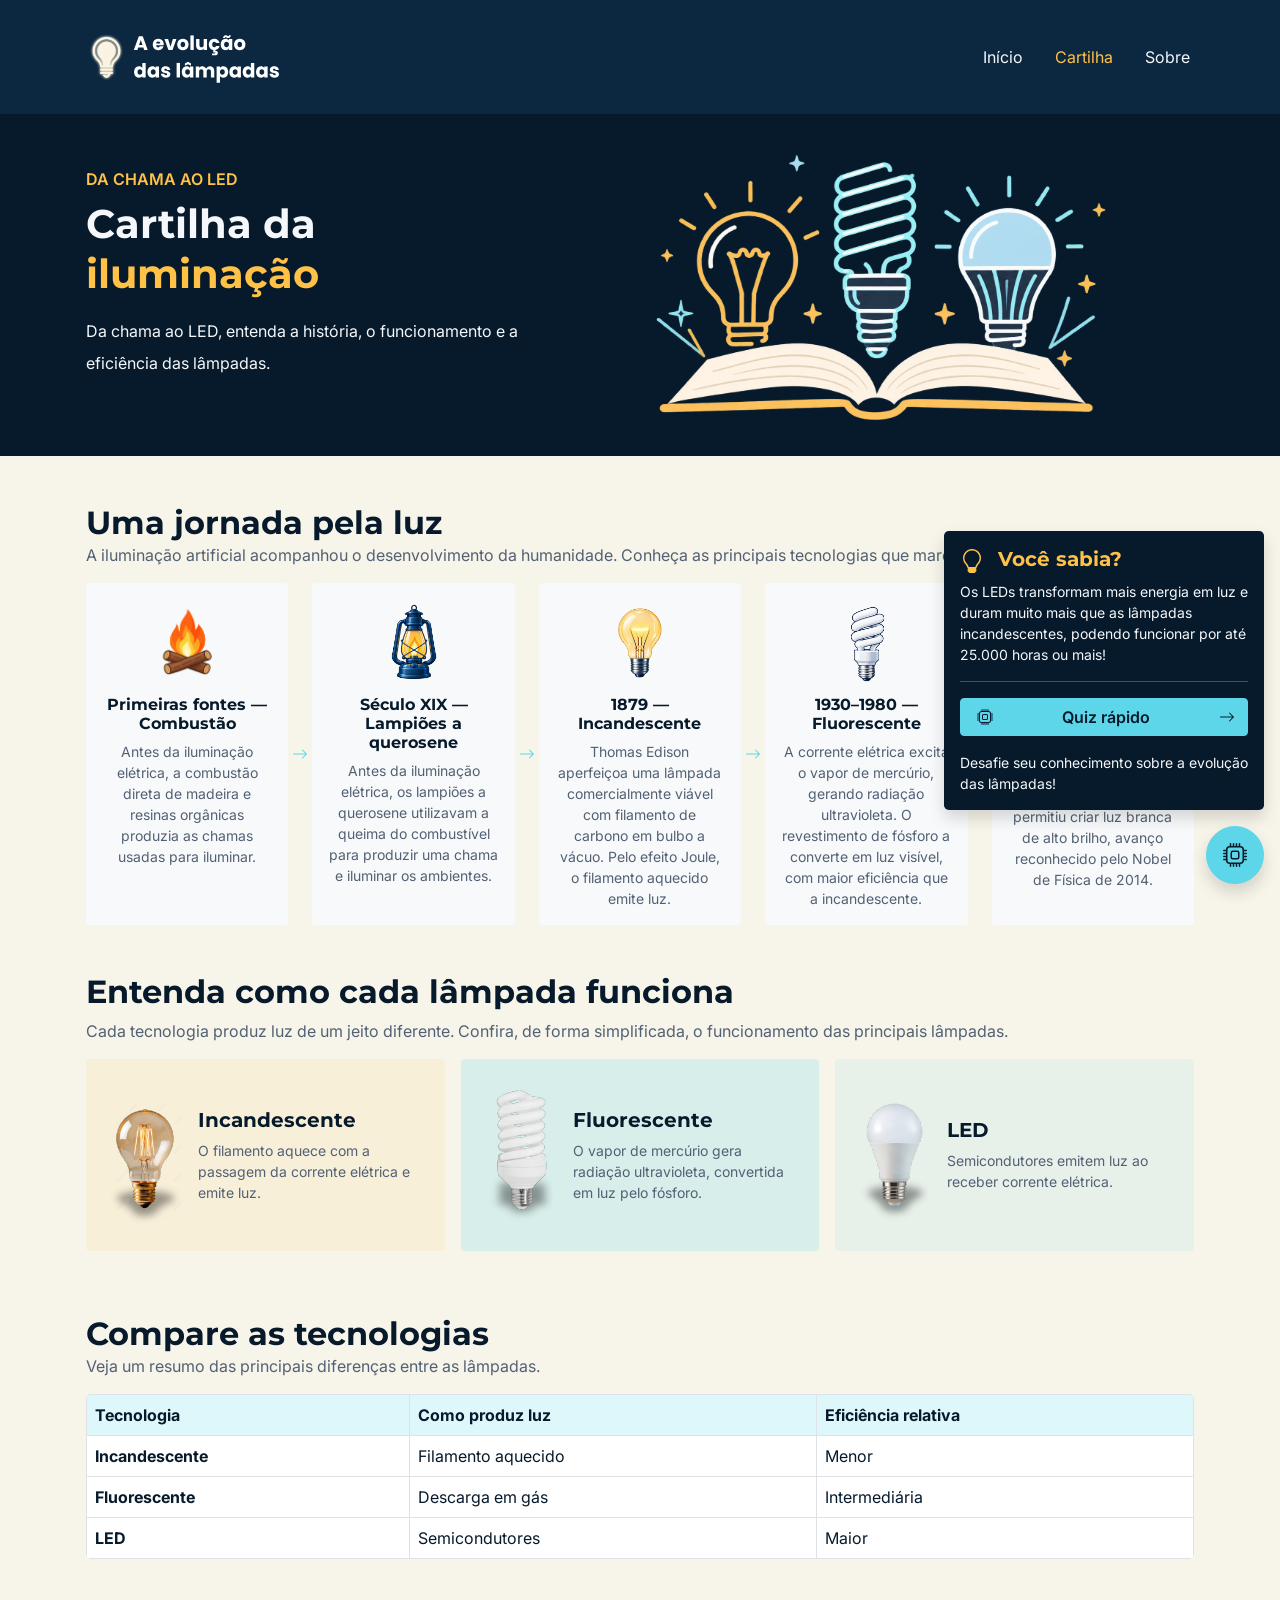
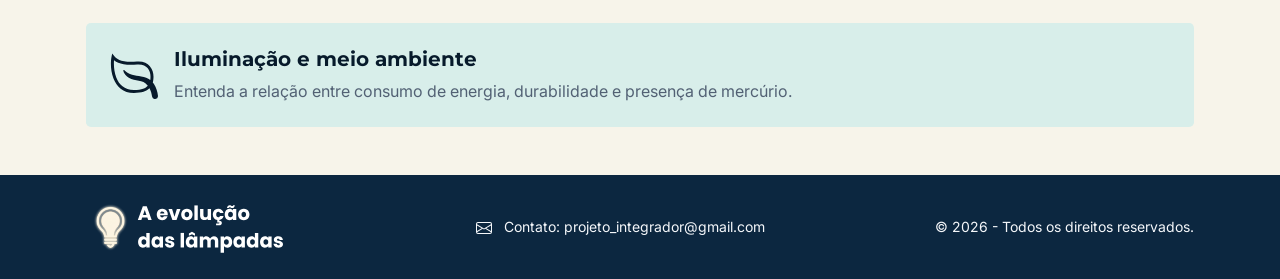
==== cartilha.html @ 09c24e11 "Adicionando a pagina de cartilha e ajustando os estilos e links do site." ====
<!doctype html>
<html lang="pt-BR">
  <head>
    <meta charset="UTF-8" />
    <meta name="viewport" content="width=device-width, initial-scale=1" />
    <link rel="stylesheet" href="css/bootstrap.min.css" />
    <link rel="stylesheet" href="css/style.css" />
    <link rel="preconnect" href="https://fonts.googleapis.com" />
    <link rel="preconnect" href="https://fonts.gstatic.com" crossorigin />
    <link
      href="https://fonts.googleapis.com/css2?family=Inter:wght@400;600;700&family=Montserrat:wght@700&display=swap"
      rel="stylesheet" />
    <link rel="icon" href="img/logo-icon.svg" type="image/svg+xml" />
    <title>Cartilha | Evolução das lâmpadas</title>
  </head>

  <body>
    <header>
      <nav class="navbar navbar-expand-md navbar-dark bg-azul-escuro py-3">
        <div class="container">
          <img
            src="img/evolucao-lampada-logo.svg"
            alt="Evolução das lâmpadas"
            class="navbar-brand img-fluid"
            width="220" />

          <button
            class="navbar-toggler"
            type="button"
            data-bs-toggle="collapse"
            data-bs-target="#menuPrincipal"
            aria-controls="menuPrincipal"
            aria-expanded="false"
            aria-label="Abrir ou fechar o menu">
            <span class="navbar-toggler-icon"></span>
          </button>

          <div class="collapse navbar-collapse" id="menuPrincipal">
            <ul class="navbar-nav ms-auto gap-md-3">
              <li class="nav-item">
                <a class="nav-link" href="index.html">Início</a>
              </li>

              <li class="nav-item">
                <a class="nav-link active" href="cartilha.html" aria-current="page">Cartilha</a>
              </li>

              <li class="nav-item">
                <a class="nav-link" href="index.html#sobre">Sobre</a>
              </li>
            </ul>
          </div>
        </div>
      </nav>
    </header>

    <main id="inicio">
      <section class="bg-azul-marinho text-branco-suave py-5 py-md-2" aria-labelledby="titulo-principal">
        <div class="container px-4 px-md-3">
          <div class="row align-items-center gx-3">
            <div class="col-lg-5">
              <div>
                <p class="text-amarelo-luz text-uppercase texto-seminegrito mb-2">Da chama ao LED</p>

                <h1 id="titulo-principal" class="lh-sm mb-3 fw-bold">
                  Cartilha da <br />
                  <span class="text-amarelo-luz">iluminação</span>
                </h1>

                <p class="lh-lg mb-4">
                  Da chama ao LED, entenda a história, o funcionamento e a eficiência das lâmpadas.
                </p>
              </div>
            </div>

            <div class="col-lg-7 d-none d-md-block mt-md-4 mt-lg-0">
              <img
                src="img/cartilha-livro-lampadas.svg"
                alt="Livro aberto com lâmpadas incandescente, fluorescente e LED."
                class="img-fluid d-block mx-auto"
                width="500"
                height="500" />
            </div>
          </div>
        </div>
      </section>

      <section id="historia" class="py-4 py-lg-5" aria-labelledby="titulo-historia">
        <div class="container px-4 px-md-3">
          <div class="row gx-3">
            <div class="col-12">
              <div class="mb-3">
                <h2 id="titulo-historia" class="text-azul-marinho fw-bold mb-0">Uma jornada pela luz</h2>
                <p class="mb-0">
                  A iluminação artificial acompanhou o desenvolvimento da humanidade. Conheça as principais tecnologias
                  que marcaram essa trajetória.
                </p>
              </div>

              <ol class="sequencia-historia row row-cols-1 row-cols-sm-2 row-cols-lg-5 g-3 gx-lg-4 list-unstyled mb-0">
                <li class="col">
                  <div class="card h-100 border-0 bg-light text-center">
                    <div class="card-body p-3">
                      <img
                        src="img/fogueira-icon.png"
                        alt=""
                        width="80"
                        height="88"
                        class="imagem-cartilha" />

                      <h3 class="card-title fs-6 text-azul-marinho mt-2 fw-bold">Primeiras fontes — Combustão</h3>

                      <p class="card-text small mb-0">
                        Antes da iluminação elétrica, a combustão direta de madeira e resinas orgânicas produzia as
                        chamas usadas para iluminar.
                      </p>
                    </div>
                  </div>
                </li>

                <li class="col">
                  <div class="card h-100 border-0 bg-light text-center">
                    <div class="card-body p-3">
                      <img
                        src="img/lampiao-icon.png"
                        alt=""
                        width="80"
                        height="88"
                        class="imagem-cartilha" />

                      <h3 class="card-title fs-6 text-azul-marinho mt-2 fw-bold">Século XIX — Lampiões a querosene</h3>

                      <p class="card-text small mb-0">
                        Antes da iluminação elétrica, os lampiões a querosene utilizavam a queima do combustível para
                        produzir uma chama e iluminar os ambientes.
                      </p>
                    </div>
                  </div>
                </li>

                <li class="col">
                  <div class="card h-100 border-0 bg-light text-center">
                    <div class="card-body p-3">
                      <img
                        src="img/incandecente-icon.png"
                        alt=""
                        width="80"
                        height="88"
                        class="imagem-cartilha" />

                      <h3 class="card-title fs-6 text-azul-marinho mt-2 fw-bold">1879 — Incandescente</h3>

                      <p class="card-text small mb-0">
                        Thomas Edison aperfeiçoa uma lâmpada comercialmente viável com filamento de carbono em bulbo a
                        vácuo. Pelo efeito Joule, o filamento aquecido emite luz.
                      </p>
                    </div>
                  </div>
                </li>

                <li class="col">
                  <div class="card h-100 border-0 bg-light text-center">
                    <div class="card-body p-3">
                      <img
                        src="img/fluorescente-icon.png"
                        alt=""
                        width="80"
                        height="88"
                        class="imagem-cartilha" />

                      <h3 class="card-title fs-6 text-azul-marinho mt-2 fw-bold">1930–1980 — Fluorescente</h3>

                      <p class="card-text small mb-0">
                        A corrente elétrica excita o vapor de mercúrio, gerando radiação ultravioleta. O revestimento de
                        fósforo a converte em luz visível, com maior eficiência que a incandescente.
                      </p>
                    </div>
                  </div>
                </li>

                <li class="col">
                  <div class="card h-100 border-0 bg-light text-center">
                    <div class="card-body p-3">
                      <img
                        src="img/led-icon.png"
                        alt=""
                        width="80"
                        height="88"
                        class="imagem-cartilha" />

                      <h3 class="card-title fs-6 text-azul-marinho mt-2 fw-bold">A revolução do LED</h3>

                      <p class="card-text small mb-0">
                        Semicondutores emitem luz ao receber corrente elétrica, sem filamento ou gás. O LED azul
                        eficiente permitiu criar luz branca de alto brilho, avanço reconhecido pelo Nobel de Física de
                        2014.
                      </p>
                    </div>
                  </div>
                </li>
              </ol>
            </div>
          </div>
        </div>
      </section>

      <section id="funcionamento" class="pb-4 pb-lg-5" aria-labelledby="titulo-funcionamento">
        <div class="container px-4 px-md-3">
          <h2 id="titulo-funcionamento" class="text-azul-marinho fw-bold mb-2">Entenda como cada lâmpada funciona</h2>
          <p class="mb-3">Cada tecnologia produz luz de um jeito diferente. Confira, de forma simplificada, o funcionamento das principais lâmpadas.</p>
          <div class="row row-cols-1 row-cols-lg-3 g-3">
            <div class="col">
              <div class="card h-100 border-0 bg-amarelo-suave">
                <div class="card-body d-flex align-items-center gap-3 p-4">
                  <img src="img/incandecente-lamp.svg" alt="" width="72" height="144" class="flex-shrink-0 imagem-cartilha" />
                  <div>
                    <h3 class="fs-5 text-azul-marinho fw-bold">Incandescente</h3>
                    <p class="small mb-0">O filamento aquece com a passagem da corrente elétrica e emite luz.</p>
                  </div>
                </div>
              </div>
            </div>
            <div class="col">
              <div class="card h-100 border-0 bg-ciano-claro">
                <div class="card-body d-flex align-items-center gap-3 p-4">
                  <img src="img/fluorescente-lamp.svg" alt="" width="72" height="144" class="flex-shrink-0 imagem-cartilha" />
                  <div>
                    <h3 class="fs-5 text-azul-marinho fw-bold">Fluorescente</h3>
                    <p class="small mb-0">O vapor de mercúrio gera radiação ultravioleta, convertida em luz pelo fósforo.</p>
                  </div>
                </div>
              </div>
            </div>
            <div class="col">
              <div class="card h-100 border-0 bg-ciano-suave">
                <div class="card-body d-flex align-items-center gap-3 p-4">
                  <img src="img/led-lamp.svg" alt="" width="72" height="144" class="flex-shrink-0 imagem-cartilha" />
                  <div>
                    <h3 class="fs-5 text-azul-marinho fw-bold">LED</h3>
                    <p class="small mb-0">Semicondutores emitem luz ao receber corrente elétrica.</p>
                  </div>
                </div>
              </div>
            </div>
          </div>
        </div>
      </section>

      <section id="tabela" class="my-3 pb-4 pb-lg-5" aria-labelledby="titulo-tabela">
        <div class="container px-4 px-md-3">
          <div class="mb-3">
            <h2 id="titulo-tabela" class="text-azul-marinho fw-bold mb-0">Compare as tecnologias</h2>
            <p class="mb-0">
              Veja um resumo das principais diferenças entre as lâmpadas.
            </p>
          </div>

          <div class="table-responsive rounded-3">
            <table class="table table-bordered bg-white align-middle text-azul-marinho mb-0" aria-labelledby="titulo-tabela">
              <thead class="bg-ciano-claro">
                <tr>
                  <th scope="col">Tecnologia</th>
                  <th scope="col">Como produz luz</th>
                  <th scope="col">Eficiência relativa</th>
                </tr>
              </thead>
              <tbody>
                <tr>
                  <th scope="row">Incandescente</th>
                  <td>Filamento aquecido</td>
                  <td>Menor</td>
                </tr>
                <tr>
                  <th scope="row">Fluorescente</th>
                  <td>Descarga em gás</td>
                  <td>Intermediária</td>
                </tr>
                <tr>
                  <th scope="row">LED</th>
                  <td>Semicondutores</td>
                  <td>Maior</td>
                </tr>
              </tbody>
            </table>
          </div>
        </div>
      </section>
      <section id="meio-ambiente" class="pb-4 pb-lg-5" aria-labelledby="titulo-ambiente">
        <div class="container px-4 px-md-3">
          <div class="bg-ciano-claro rounded-3 p-4 d-flex align-items-center gap-3">
            <img src="bootstrap-icons-1.13.1/leaf.svg" alt="" width="48" height="48" class="flex-shrink-0 icone-azul-marinho" />
            <div>
              <h2 id="titulo-ambiente" class="fs-5 text-azul-marinho fw-bold mb-2">Iluminação e meio ambiente</h2>
              <p class="mb-0">Entenda a relação entre consumo de energia, durabilidade e presença de mercúrio.</p>
            </div>
          </div>
        </div>
      </section>
    </main>

    <footer class="bg-azul-escuro text-branco-suave pt-4 pb-3 py-md-3">
      <div class="container px-4 px-md-3">
        <div
          class="d-flex flex-column flex-lg-row align-items-center align-items-md-start align-items-lg-center gap-3 gap-lg-4 text-center text-md-start">
          <a href="#inicio" aria-label="Voltar ao início">
            <img src="img/evolucao-lampada-logo.svg" alt="Evolução das lâmpadas" class="img-fluid" width="220" />
          </a>

          <address class="small mb-0 flex-grow-1 text-center align-self-center">
            <a href="mailto:projeto_integrador@gmail.com" class="text-branco-suave text-decoration-none text-break">
              <img
                src="bootstrap-icons-1.13.1/envelope.svg"
                alt=""
                width="16"
                height="16"
                class="flex-shrink-0 me-2 icone-branco-suave" />
              Contato: projeto_integrador@gmail.com
            </a>
          </address>

          <div class="mt-4 mt-md-0 align-self-center align-self-lg-center ms-lg-auto text-start">
            <p class="small mb-0">&copy; 2026 - Todos os direitos reservados.</p>
          </div>
        </div>
      </div>
    </footer>

    <aside class="quiz-flutuante position-fixed end-0 p-3 pe-none" aria-label="Quiz rápido">
      <div class="collapse pe-auto" id="quiz-celular">
        <div class="quiz-painel bg-azul-marinho text-branco-suave rounded-3 shadow p-3 mb-3">
          <div>
            <h2 class="fs-5 text-amarelo-luz fw-bold">
              <img
                src="bootstrap-icons-1.13.1/lightbulb.svg"
                alt=""
                width="24"
                height="24"
                class="flex-shrink-0 me-2 icone-amarelo-luz" />
              Você sabia?
            </h2>
            <p class="small">
              Os LEDs transformam mais energia em luz e duram muito mais que as lâmpadas incandescentes, podendo
              funcionar por até 25.000 horas ou mais!
            </p>
          </div>

          <hr />

          <a
            class="btn btn-personalizado btn-ciano w-100 d-flex align-items-center justify-content-between gap-2 texto-seminegrito"
            href="quiz.html">
            <img
              src="bootstrap-icons-1.13.1/cpu.svg"
              alt=""
              width="16"
              height="16"
              class="flex-shrink-0 ms-1 icone-azul-marinho" />

            Quiz rápido

            <img
              src="bootstrap-icons-1.13.1/arrow-right.svg"
              alt=""
              width="16"
              height="16"
              class="flex-shrink-0 icone-azul-marinho" />
          </a>
          <div class="mt-3">
            <p class="small mb-0">Desafie seu conhecimento sobre a evolução das lâmpadas!</p>
          </div>
        </div>
      </div>

      <div class="d-flex justify-content-end">
        <button
          class="quiz-botao btn btn-personalizado btn-ciano rounded-circle shadow p-3 lh-1 pe-auto"
          type="button"
          data-bs-toggle="collapse"
          data-bs-target="#quiz-celular"
          aria-expanded="false"
          aria-controls="quiz-celular"
          aria-label="Abrir ou fechar o quadro do quiz">
          <img
            src="bootstrap-icons-1.13.1/cpu.svg"
            alt=""
            width="24"
            height="24"
            class="flex-shrink-0 icone-azul-marinho" />
        </button>
      </div>
    </aside>

    <script src="js/bootstrap.bundle.min.js"></script>
    <script src="js/quiz.js"></script>
  </body>
</html>
---- css/style.css ----
/* GUIA 11 */
:root {
  --azul-marinho: #071a2b;
  --azul-escuro: #0c2740;
  --amarelo-luz: #ffc247;
  --amarelo-dourado: #ffd76a;
  --azul-ciano: #5cd6e8;
  --branco-marfim: #f7f4ea;
  --branco-suave: #f5f7fa;
  --cinza-azulado: #526174;
  --fonte-titulos: "Montserrat", sans-serif;
  --fonte-texto: "Inter", sans-serif;

--filtro-icone-azul-marinho: brightness(0) saturate(100%) invert(7%) sepia(26.0172%) saturate(1415.1159%)
  hue-rotate(166.724deg) brightness(125.2178%) contrast(100.4%);
--filtro-icone-ciano: brightness(0) saturate(100%) invert(49.5159%) sepia(56.64%) saturate(509.5575%)
  hue-rotate(157.734deg) brightness(146.4315%) contrast(81.9508%);
--filtro-icone-amarelo-luz: brightness(0) saturate(100%) invert(70.718%) sepia(15.9772%) saturate(1612.7159%)
  hue-rotate(-6.0572deg) brightness(110.0978%) contrast(100.16%);
--filtro-icone-branco-suave: brightness(0) saturate(100%) invert(48.0359%) sepia(25.3024%) saturate(14%)
  hue-rotate(176.8478deg) brightness(148.9915%) contrast(183.6708%);
}

body {
  font-family: var(--fonte-texto);
  color: var(--cinza-azulado);
  background-color: var(--branco-marfim);
}

h1,
h2,
h3,
h4,
h5,
h6 {
  font-family: var(--fonte-titulos);
  font-weight: 700;
}

.texto-seminegrito {
  font-weight: 600;
}

.text-branco-suave,
.navbar-dark .navbar-nav .nav-link {
  color: var(--branco-suave);
}

.navbar-dark .navbar-nav .nav-link.active,
.navbar-dark .navbar-nav .nav-link:hover,
.navbar-dark .navbar-nav .nav-link:focus {
  color: var(--amarelo-luz);
}

.bg-azul-escuro {
  background-color: var(--azul-escuro);
}

.bg-azul-marinho {
  background-color: var(--azul-marinho);
}

.text-amarelo-luz {
  color: var(--amarelo-luz);
}

.btn-personalizado {
  color: var(--botao-texto, var(--azul-marinho));
  background-color: var(--botao-fundo);
  border-color: var(--botao-borda, var(--botao-fundo));
}

.btn-personalizado:hover,
.btn-personalizado:focus {
  color: var(--azul-marinho);
  background-color: var(--botao-destaque);
  border-color: var(--botao-destaque);
}

.btn-personalizado:focus {
  outline: 2px solid var(--branco-suave);
  outline-offset: 3px;
  box-shadow: none;
}

.btn-amarelo-luz {
  --botao-fundo: var(--amarelo-luz);
  --botao-destaque: var(--amarelo-dourado);
}

.btn-ciano {
  --botao-fundo: var(--azul-ciano);
  --botao-destaque: var(--amarelo-luz);
}

.btn-ciano-contorno {
  --botao-texto: var(--azul-ciano);
  --botao-fundo: transparent;
  --botao-borda: var(--azul-ciano);
  --botao-destaque: var(--azul-ciano);
}

.text-azul-marinho {
  color: var(--azul-marinho);
}

.bg-amarelo-suave {
  background-color: rgba(255, 194, 71, 0.1);
}

.bg-ciano-claro {
  background-color: rgba(92, 214, 232, 0.2);
}

.bg-ciano-suave {
  background-color: rgba(92, 214, 232, 0.1);
}

.bg-lilas-suave {
  background-color: rgba(141, 91, 167, 0.123);
}

.imagem-cartilha {
  object-fit: contain;
}

@media (min-width: 992px) {
  .sequencia-historia > li {
    position: relative;
  }

  .sequencia-historia > li:not(:last-child)::after {
    content: "";
    position: absolute;
    top: 50%;
    right: -8px;
    width: 16px;
    height: 16px;
    transform: translateY(-50%);
    background: url("../bootstrap-icons-1.13.1/arrow-right.svg") center / contain no-repeat;
    filter: var(--filtro-icone-ciano);
  }
}

.icone-azul-marinho {
  filter: var(--filtro-icone-azul-marinho);
}

.icone-ciano {
  filter: var(--filtro-icone-ciano);
}

.icone-amarelo-luz {
  filter: var(--filtro-icone-amarelo-luz);
}

.icone-branco-suave {
  filter: var(--filtro-icone-branco-suave);
}

.btn-ciano-contorno:hover .icone-ciano,
.btn-ciano-contorno:focus .icone-ciano {
  filter: var(--filtro-icone-azul-marinho);
}

.quiz-flutuante {
  width: min(22rem, 100%);
  bottom: var(--limite-rodape, 0px);
  z-index: 1030;
}

.quiz-painel {
  max-height: max(0px, calc(100dvh - 7rem - var(--limite-rodape, 0px)));
  overflow-y: auto;
}

.quiz-botao {
  animation: quiz-pulo 2.5s ease-in-out infinite;
}

.quiz-botao:hover,
.quiz-botao:focus-visible {
  animation-play-state: paused;
}

@keyframes quiz-pulo {
  0%, 40%, 100% { transform: translateY(0); }
  20% { transform: translateY(-6px); }
}

@media (prefers-reduced-motion: reduce) {
  .quiz-botao {
    animation: none;
  }
}
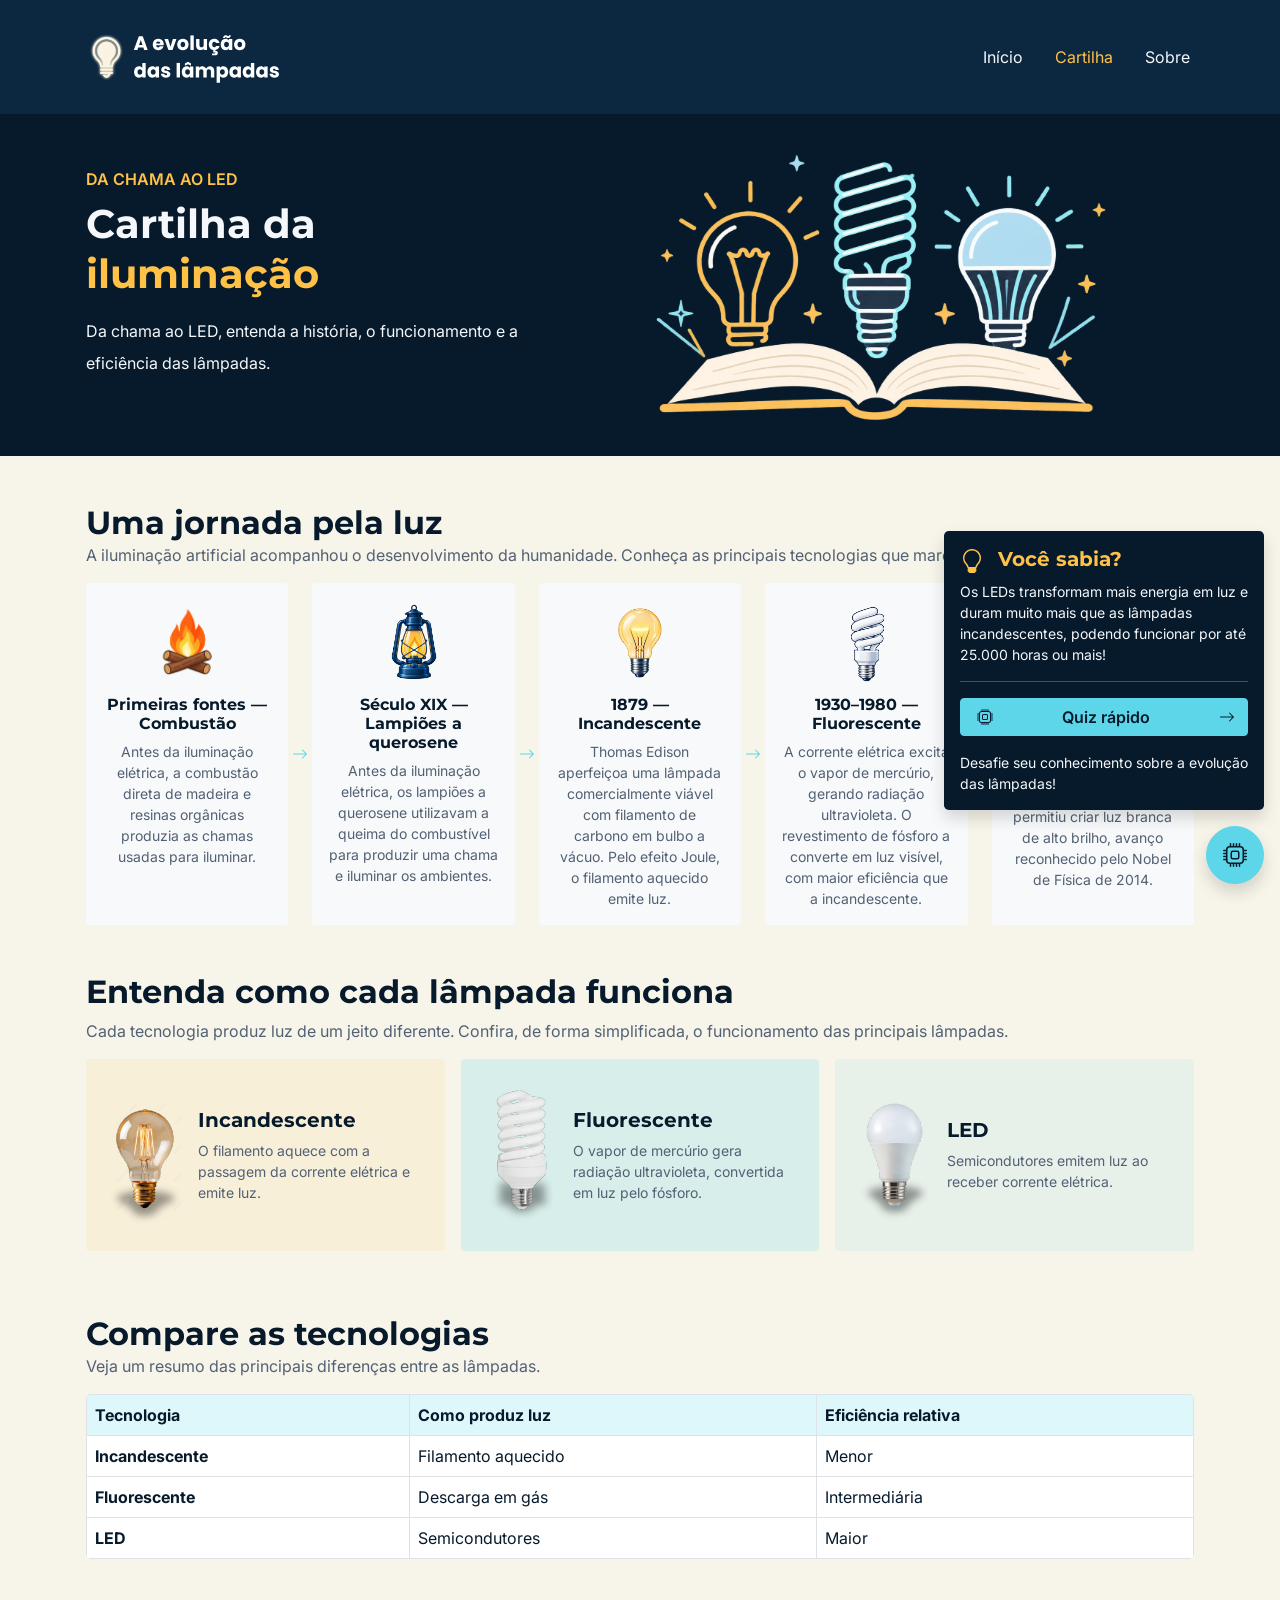
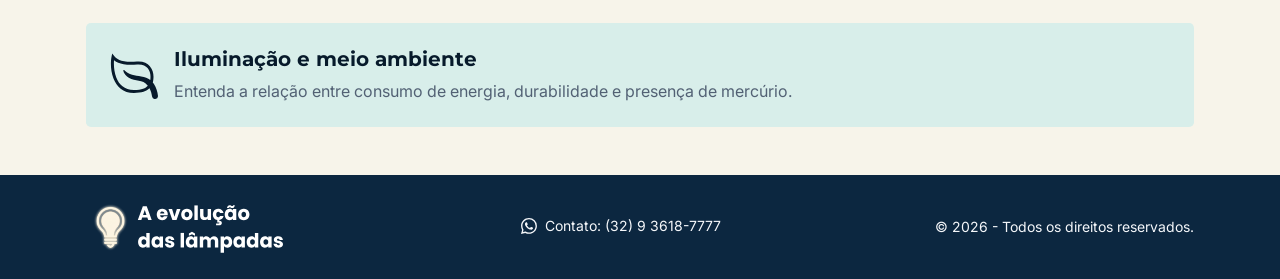
==== commit 3ad5bc7d: "Alterando forma de contato." ====
--- a/cartilha.html
+++ b/cartilha.html
@@ -307,14 +307,19 @@
           </a>
 
           <address class="small mb-0 flex-grow-1 text-center align-self-center">
-            <a href="mailto:projeto_integrador@gmail.com" class="text-branco-suave text-decoration-none text-break">
+            <a
+              href="https://wa.me/5532936187777?text=Ol%C3%A1%21%20Gostaria%20de%20saber%20mais%20sobre%20o%20projeto."
+              target="_blank"
+              rel="noopener noreferrer"
+              class="d-inline-flex align-items-center text-branco-suave text-decoration-none text-break">
               <img
-                src="bootstrap-icons-1.13.1/envelope.svg"
+                src="bootstrap-icons-1.13.1/whatsapp.svg"
                 alt=""
                 width="16"
                 height="16"
                 class="flex-shrink-0 me-2 icone-branco-suave" />
-              Contato: projeto_integrador@gmail.com
+
+              Contato: (32) 9 3618-7777
             </a>
           </address>
 
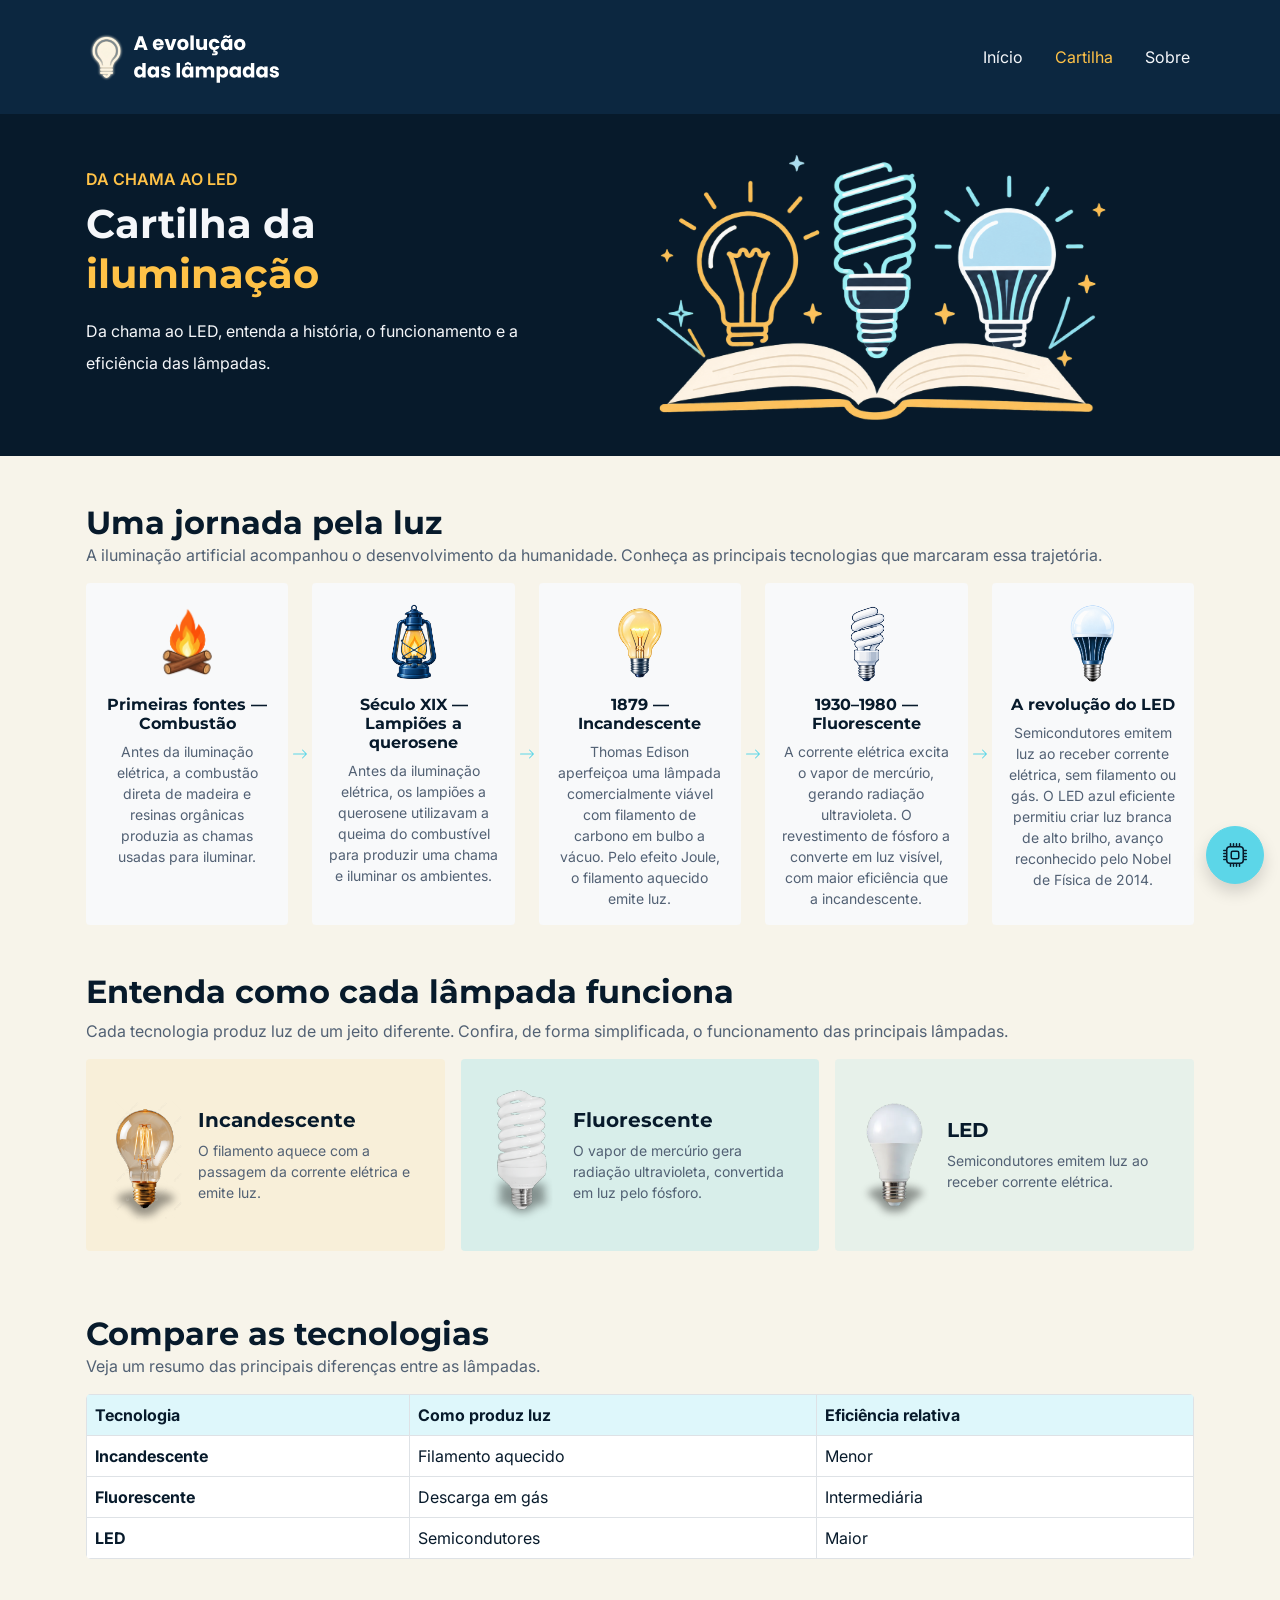
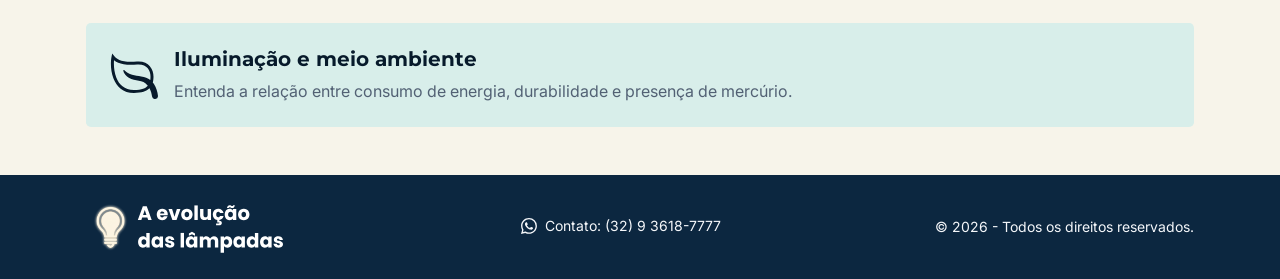
==== commit df746b43: "Organizando os arquivos JS." ====
--- a/cartilha.html
+++ b/cartilha.html
@@ -4,7 +4,7 @@
     <meta charset="UTF-8" />
     <meta name="viewport" content="width=device-width, initial-scale=1" />
     <link rel="stylesheet" href="css/bootstrap.min.css" />
-    <link rel="stylesheet" href="css/style.css" />
+    <link rel="stylesheet" href="css/style/main.css" />
     <link rel="preconnect" href="https://fonts.googleapis.com" />
     <link rel="preconnect" href="https://fonts.gstatic.com" crossorigin />
     <link
@@ -42,11 +42,11 @@
               </li>
 
               <li class="nav-item">
-                <a class="nav-link active" href="cartilha.html" aria-current="page">Cartilha</a>
+                <a class="nav-link active" href="#cartilha" aria-current="page">Cartilha</a>
               </li>
 
               <li class="nav-item">
-                <a class="nav-link" href="index.html#sobre">Sobre</a>
+                <a class="nav-link" href="sobre.html">Sobre</a>
               </li>
             </ul>
           </div>
@@ -396,6 +396,6 @@
     </aside>
 
     <script src="js/bootstrap.bundle.min.js"></script>
-    <script src="js/quiz.js"></script>
+    <script type="module" src="js/script/main.js"></script>
   </body>
 </html>
--- a/css/style/main.css
+++ b/css/style/main.css
@@ -0,0 +1,5 @@
+@import url("./variaveis.css");
+@import url("./global.css");
+@import url("./index.css");
+@import url("./cartilha.css");
+@import url("./quiz.css");
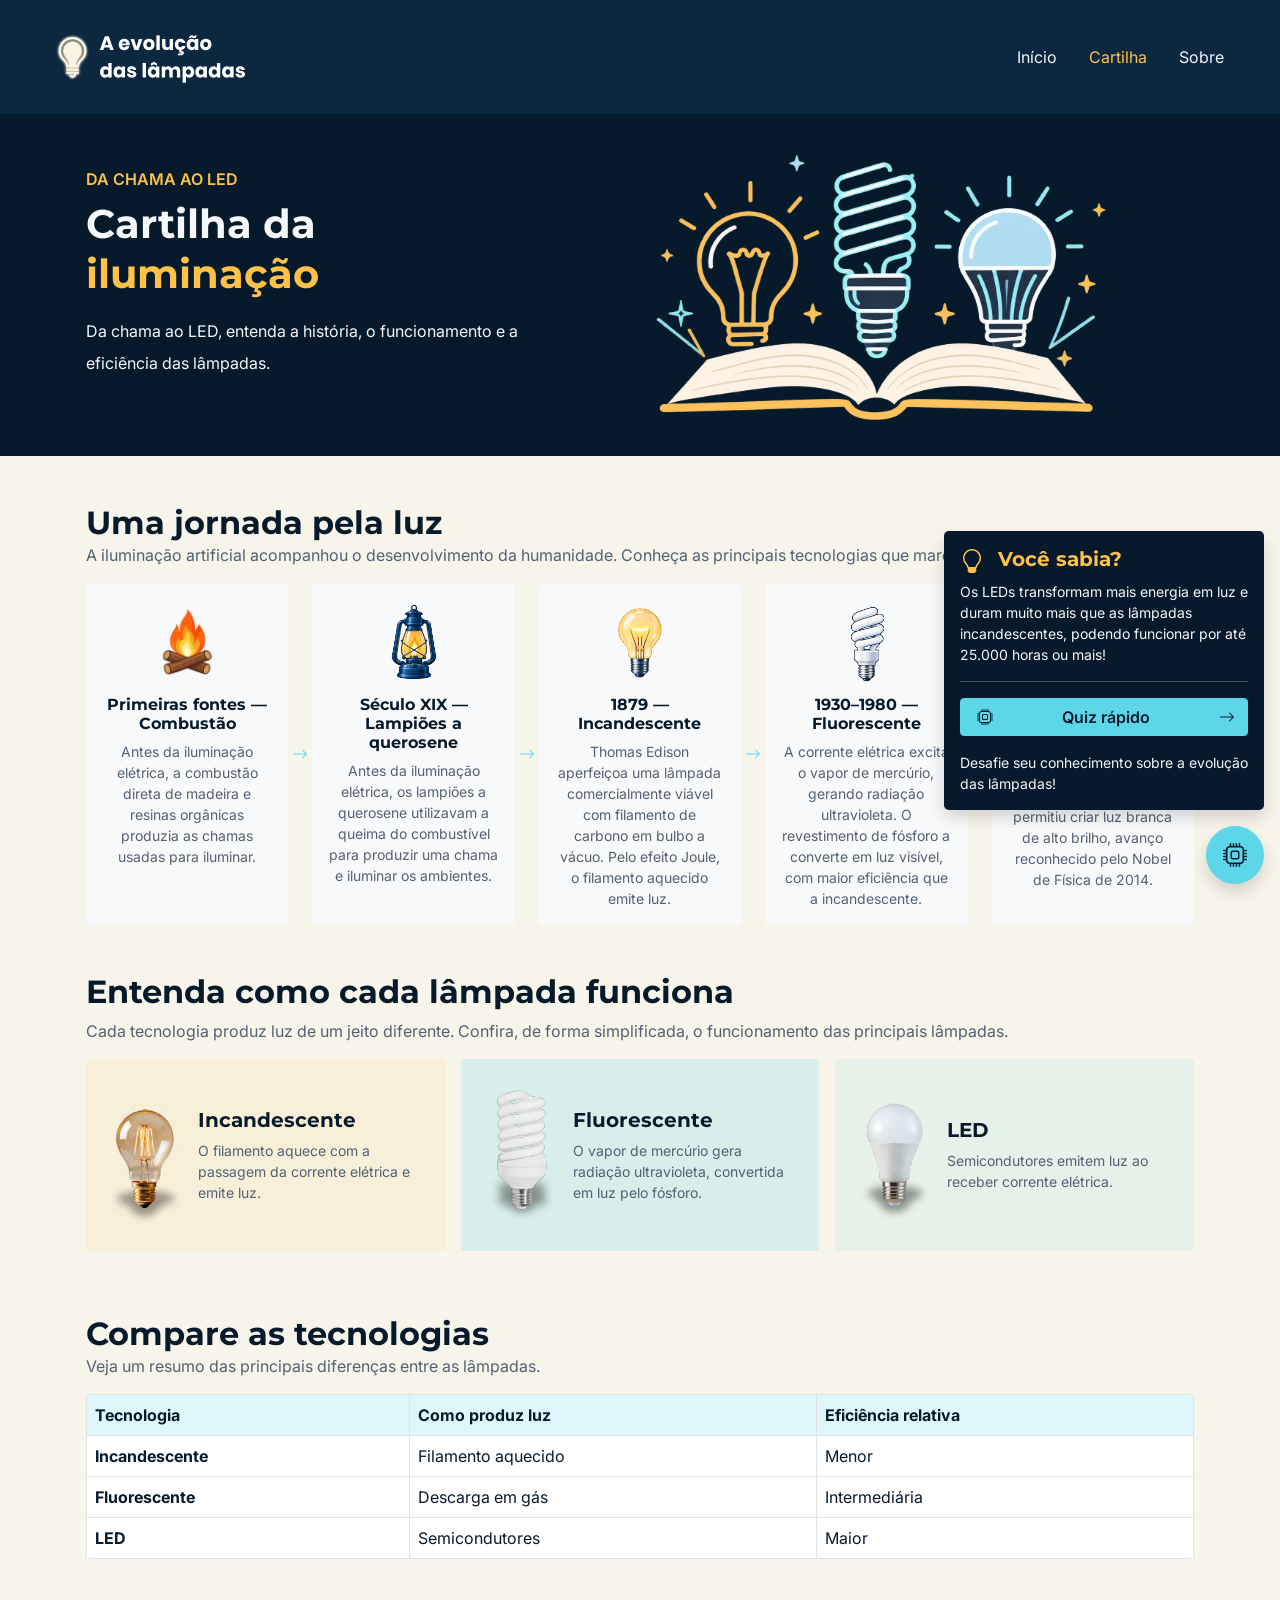
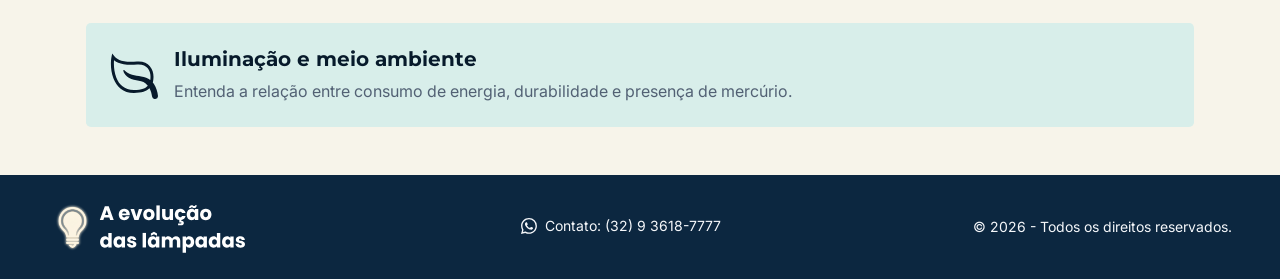
==== commit 32d760a5: "Ajustando o cabeçalho e o rodapé para as laterais das páginas, melhorando os espaçamentos na versão " ====
--- a/cartilha.html
+++ b/cartilha.html
@@ -17,7 +17,7 @@
   <body>
     <header>
       <nav class="navbar navbar-expand-md navbar-dark bg-azul-escuro py-3">
-        <div class="container">
+        <div class="container-fluid px-4 px-xl-5">
           <img
             src="img/evolucao-lampada-logo.svg"
             alt="Evolução das lâmpadas"
@@ -299,14 +299,16 @@
     </main>
 
     <footer class="bg-azul-escuro text-branco-suave pt-4 pb-3 py-md-3">
-      <div class="container px-4 px-md-3">
+      <div class="container-fluid px-4 px-xl-5">
         <div
           class="d-flex flex-column flex-lg-row align-items-center align-items-md-start align-items-lg-center gap-3 gap-lg-4 text-center text-md-start">
           <a href="#inicio" aria-label="Voltar ao início">
             <img src="img/evolucao-lampada-logo.svg" alt="Evolução das lâmpadas" class="img-fluid" width="220" />
           </a>
 
-          <address class="small mb-0 flex-grow-1 text-center align-self-center">
+          <hr class="d-lg-none w-100 m-0" aria-hidden="true" />
+
+          <address class="small mb-0 mt-3 mt-lg-0 flex-grow-1 text-center align-self-center">
             <a
               href="https://wa.me/5532936187777?text=Ol%C3%A1%21%20Gostaria%20de%20saber%20mais%20sobre%20o%20projeto."
               target="_blank"
--- a/css/style/main.css
+++ b/css/style/main.css
@@ -2,4 +2,6 @@
 @import url("./global.css");
 @import url("./index.css");
 @import url("./cartilha.css");
-@import url("./quiz.css");
+@import url("./quiz-caixa.css");
+@import url("./quiz-formulario.css");
+@import url("./sobre.css");
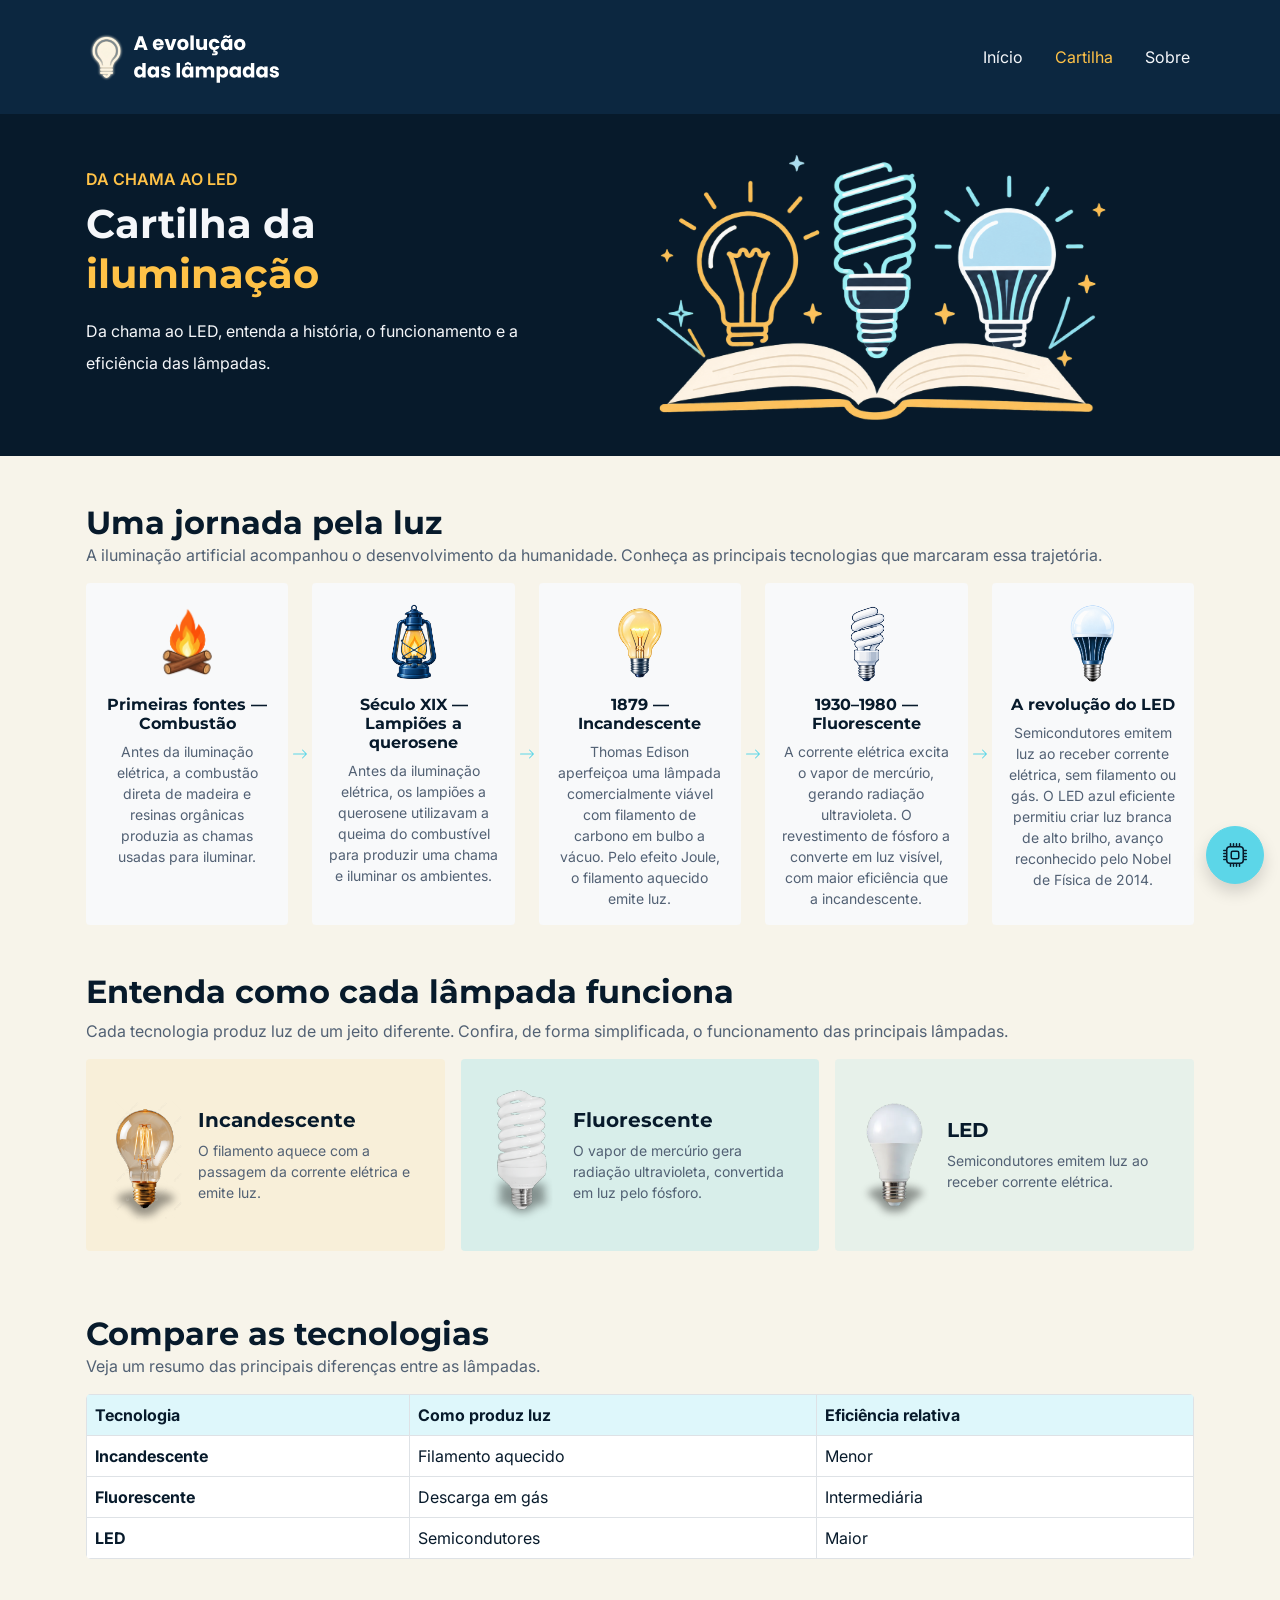
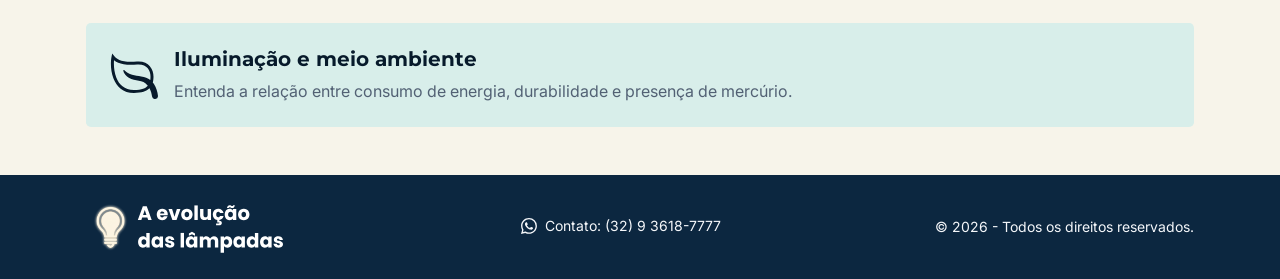
==== commit f91e6f0a: "Restaurando o alinhamento original do cabeçalho e do rodapé e removendo o posicionamento automático " ====
--- a/cartilha.html
+++ b/cartilha.html
@@ -16,8 +16,8 @@
 
   <body>
     <header>
-      <nav class="navbar navbar-expand-md navbar-dark bg-azul-escuro py-3">
-        <div class="container-fluid px-4 px-xl-5">
+      <nav class="navbar navbar-expand-md navbar-dark bg-azul-escuro py-3" aria-label="Navegação principal">
+        <div class="container">
           <img
             src="img/evolucao-lampada-logo.svg"
             alt="Evolução das lâmpadas"
@@ -42,7 +42,7 @@
               </li>
 
               <li class="nav-item">
-                <a class="nav-link active" href="#cartilha" aria-current="page">Cartilha</a>
+                <a class="nav-link active" href="#inicio" aria-current="page">Cartilha</a>
               </li>
 
               <li class="nav-item">
@@ -62,7 +62,7 @@
               <div>
                 <p class="text-amarelo-luz text-uppercase texto-seminegrito mb-2">Da chama ao LED</p>
 
-                <h1 id="titulo-principal" class="lh-sm mb-3 fw-bold">
+                <h1 id="titulo-principal" class="lh-sm mb-3">
                   Cartilha da <br />
                   <span class="text-amarelo-luz">iluminação</span>
                 </h1>
@@ -90,7 +90,7 @@
           <div class="row gx-3">
             <div class="col-12">
               <div class="mb-3">
-                <h2 id="titulo-historia" class="text-azul-marinho fw-bold mb-0">Uma jornada pela luz</h2>
+                <h2 id="titulo-historia" class="text-azul-marinho mb-0">Uma jornada pela luz</h2>
                 <p class="mb-0">
                   A iluminação artificial acompanhou o desenvolvimento da humanidade. Conheça as principais tecnologias
                   que marcaram essa trajetória.
@@ -100,7 +100,7 @@
               <ol class="sequencia-historia row row-cols-1 row-cols-sm-2 row-cols-lg-5 g-3 gx-lg-4 list-unstyled mb-0">
                 <li class="col">
                   <div class="card h-100 border-0 bg-light text-center">
-                    <div class="card-body p-3">
+                    <div class="card-body">
                       <img
                         src="img/fogueira-icon.png"
                         alt=""
@@ -108,9 +108,9 @@
                         height="88"
                         class="imagem-cartilha" />
 
-                      <h3 class="card-title fs-6 text-azul-marinho mt-2 fw-bold">Primeiras fontes — Combustão</h3>
-
-                      <p class="card-text small mb-0">
+                      <h3 class="card-title fs-6 text-azul-marinho mt-2">Primeiras fontes — Combustão</h3>
+
+                      <p class="card-text small">
                         Antes da iluminação elétrica, a combustão direta de madeira e resinas orgânicas produzia as
                         chamas usadas para iluminar.
                       </p>
@@ -120,7 +120,7 @@
 
                 <li class="col">
                   <div class="card h-100 border-0 bg-light text-center">
-                    <div class="card-body p-3">
+                    <div class="card-body">
                       <img
                         src="img/lampiao-icon.png"
                         alt=""
@@ -128,9 +128,9 @@
                         height="88"
                         class="imagem-cartilha" />
 
-                      <h3 class="card-title fs-6 text-azul-marinho mt-2 fw-bold">Século XIX — Lampiões a querosene</h3>
-
-                      <p class="card-text small mb-0">
+                      <h3 class="card-title fs-6 text-azul-marinho mt-2">Século XIX — Lampiões a querosene</h3>
+
+                      <p class="card-text small">
                         Antes da iluminação elétrica, os lampiões a querosene utilizavam a queima do combustível para
                         produzir uma chama e iluminar os ambientes.
                       </p>
@@ -140,7 +140,7 @@
 
                 <li class="col">
                   <div class="card h-100 border-0 bg-light text-center">
-                    <div class="card-body p-3">
+                    <div class="card-body">
                       <img
                         src="img/incandecente-icon.png"
                         alt=""
@@ -148,9 +148,9 @@
                         height="88"
                         class="imagem-cartilha" />
 
-                      <h3 class="card-title fs-6 text-azul-marinho mt-2 fw-bold">1879 — Incandescente</h3>
-
-                      <p class="card-text small mb-0">
+                      <h3 class="card-title fs-6 text-azul-marinho mt-2">1879 — Incandescente</h3>
+
+                      <p class="card-text small">
                         Thomas Edison aperfeiçoa uma lâmpada comercialmente viável com filamento de carbono em bulbo a
                         vácuo. Pelo efeito Joule, o filamento aquecido emite luz.
                       </p>
@@ -160,7 +160,7 @@
 
                 <li class="col">
                   <div class="card h-100 border-0 bg-light text-center">
-                    <div class="card-body p-3">
+                    <div class="card-body">
                       <img
                         src="img/fluorescente-icon.png"
                         alt=""
@@ -168,9 +168,9 @@
                         height="88"
                         class="imagem-cartilha" />
 
-                      <h3 class="card-title fs-6 text-azul-marinho mt-2 fw-bold">1930–1980 — Fluorescente</h3>
-
-                      <p class="card-text small mb-0">
+                      <h3 class="card-title fs-6 text-azul-marinho mt-2">1930–1980 — Fluorescente</h3>
+
+                      <p class="card-text small">
                         A corrente elétrica excita o vapor de mercúrio, gerando radiação ultravioleta. O revestimento de
                         fósforo a converte em luz visível, com maior eficiência que a incandescente.
                       </p>
@@ -180,7 +180,7 @@
 
                 <li class="col">
                   <div class="card h-100 border-0 bg-light text-center">
-                    <div class="card-body p-3">
+                    <div class="card-body">
                       <img
                         src="img/led-icon.png"
                         alt=""
@@ -188,9 +188,9 @@
                         height="88"
                         class="imagem-cartilha" />
 
-                      <h3 class="card-title fs-6 text-azul-marinho mt-2 fw-bold">A revolução do LED</h3>
-
-                      <p class="card-text small mb-0">
+                      <h3 class="card-title fs-6 text-azul-marinho mt-2">A revolução do LED</h3>
+
+                      <p class="card-text small">
                         Semicondutores emitem luz ao receber corrente elétrica, sem filamento ou gás. O LED azul
                         eficiente permitiu criar luz branca de alto brilho, avanço reconhecido pelo Nobel de Física de
                         2014.
@@ -206,7 +206,7 @@
 
       <section id="funcionamento" class="pb-4 pb-lg-5" aria-labelledby="titulo-funcionamento">
         <div class="container px-4 px-md-3">
-          <h2 id="titulo-funcionamento" class="text-azul-marinho fw-bold mb-2">Entenda como cada lâmpada funciona</h2>
+          <h2 id="titulo-funcionamento" class="text-azul-marinho mb-2">Entenda como cada lâmpada funciona</h2>
           <p class="mb-3">Cada tecnologia produz luz de um jeito diferente. Confira, de forma simplificada, o funcionamento das principais lâmpadas.</p>
           <div class="row row-cols-1 row-cols-lg-3 g-3">
             <div class="col">
@@ -214,7 +214,7 @@
                 <div class="card-body d-flex align-items-center gap-3 p-4">
                   <img src="img/incandecente-lamp.svg" alt="" width="72" height="144" class="flex-shrink-0 imagem-cartilha" />
                   <div>
-                    <h3 class="fs-5 text-azul-marinho fw-bold">Incandescente</h3>
+                    <h3 class="fs-5 text-azul-marinho">Incandescente</h3>
                     <p class="small mb-0">O filamento aquece com a passagem da corrente elétrica e emite luz.</p>
                   </div>
                 </div>
@@ -225,7 +225,7 @@
                 <div class="card-body d-flex align-items-center gap-3 p-4">
                   <img src="img/fluorescente-lamp.svg" alt="" width="72" height="144" class="flex-shrink-0 imagem-cartilha" />
                   <div>
-                    <h3 class="fs-5 text-azul-marinho fw-bold">Fluorescente</h3>
+                    <h3 class="fs-5 text-azul-marinho">Fluorescente</h3>
                     <p class="small mb-0">O vapor de mercúrio gera radiação ultravioleta, convertida em luz pelo fósforo.</p>
                   </div>
                 </div>
@@ -236,7 +236,7 @@
                 <div class="card-body d-flex align-items-center gap-3 p-4">
                   <img src="img/led-lamp.svg" alt="" width="72" height="144" class="flex-shrink-0 imagem-cartilha" />
                   <div>
-                    <h3 class="fs-5 text-azul-marinho fw-bold">LED</h3>
+                    <h3 class="fs-5 text-azul-marinho">LED</h3>
                     <p class="small mb-0">Semicondutores emitem luz ao receber corrente elétrica.</p>
                   </div>
                 </div>
@@ -249,7 +249,7 @@
       <section id="tabela" class="my-3 pb-4 pb-lg-5" aria-labelledby="titulo-tabela">
         <div class="container px-4 px-md-3">
           <div class="mb-3">
-            <h2 id="titulo-tabela" class="text-azul-marinho fw-bold mb-0">Compare as tecnologias</h2>
+            <h2 id="titulo-tabela" class="text-azul-marinho mb-0">Compare as tecnologias</h2>
             <p class="mb-0">
               Veja um resumo das principais diferenças entre as lâmpadas.
             </p>
@@ -290,7 +290,7 @@
           <div class="bg-ciano-claro rounded-3 p-4 d-flex align-items-center gap-3">
             <img src="bootstrap-icons-1.13.1/leaf.svg" alt="" width="48" height="48" class="flex-shrink-0 icone-azul-marinho" />
             <div>
-              <h2 id="titulo-ambiente" class="fs-5 text-azul-marinho fw-bold mb-2">Iluminação e meio ambiente</h2>
+              <h2 id="titulo-ambiente" class="fs-5 text-azul-marinho mb-2">Iluminação e meio ambiente</h2>
               <p class="mb-0">Entenda a relação entre consumo de energia, durabilidade e presença de mercúrio.</p>
             </div>
           </div>
@@ -299,7 +299,7 @@
     </main>
 
     <footer class="bg-azul-escuro text-branco-suave pt-4 pb-3 py-md-3">
-      <div class="container-fluid px-4 px-xl-5">
+      <div class="container px-4 px-md-3">
         <div
           class="d-flex flex-column flex-lg-row align-items-center align-items-md-start align-items-lg-center gap-3 gap-lg-4 text-center text-md-start">
           <a href="#inicio" aria-label="Voltar ao início">
@@ -325,7 +325,7 @@
             </a>
           </address>
 
-          <div class="mt-4 mt-md-0 align-self-center align-self-lg-center ms-lg-auto text-start">
+          <div class="mt-4 mt-md-0 align-self-center ms-lg-auto text-start">
             <p class="small mb-0">&copy; 2026 - Todos os direitos reservados.</p>
           </div>
         </div>
@@ -336,7 +336,7 @@
       <div class="collapse pe-auto" id="quiz-celular">
         <div class="quiz-painel bg-azul-marinho text-branco-suave rounded-3 shadow p-3 mb-3">
           <div>
-            <h2 class="fs-5 text-amarelo-luz fw-bold">
+            <h2 class="fs-5 text-amarelo-luz">
               <img
                 src="bootstrap-icons-1.13.1/lightbulb.svg"
                 alt=""
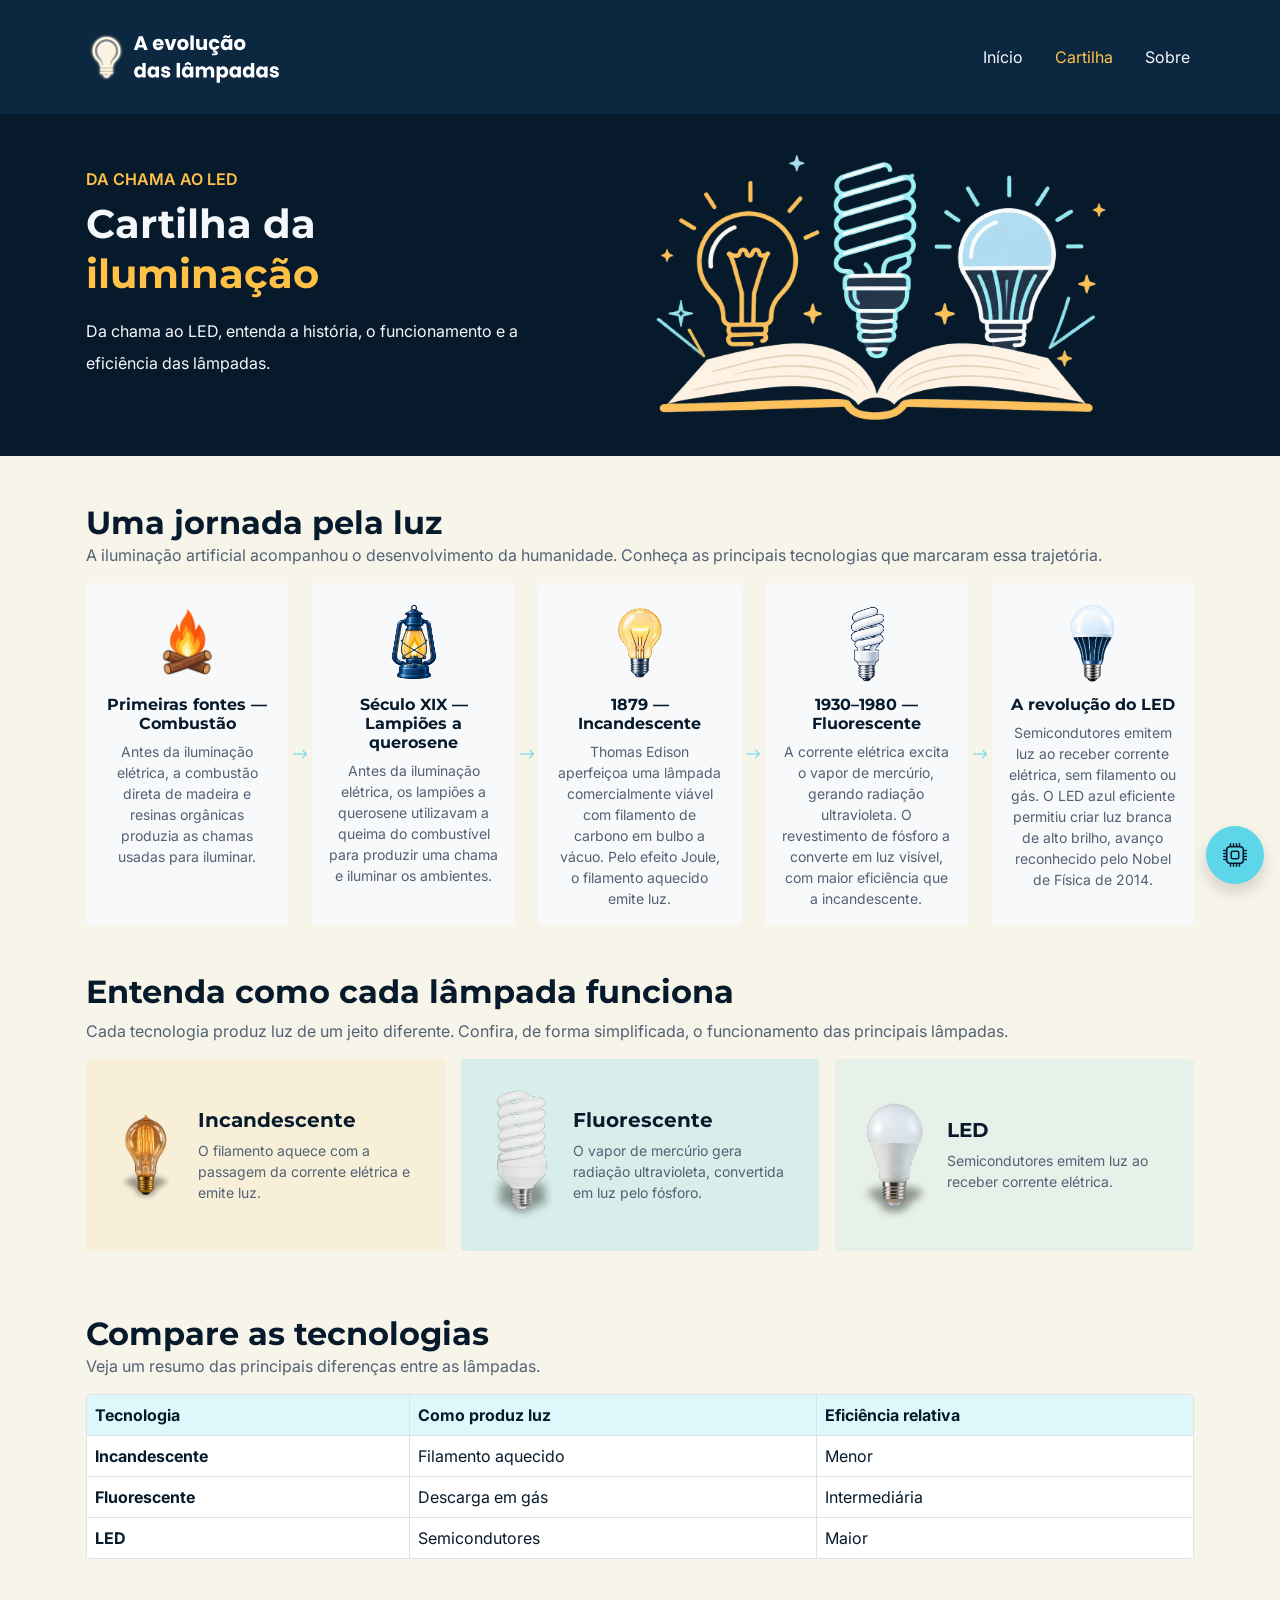
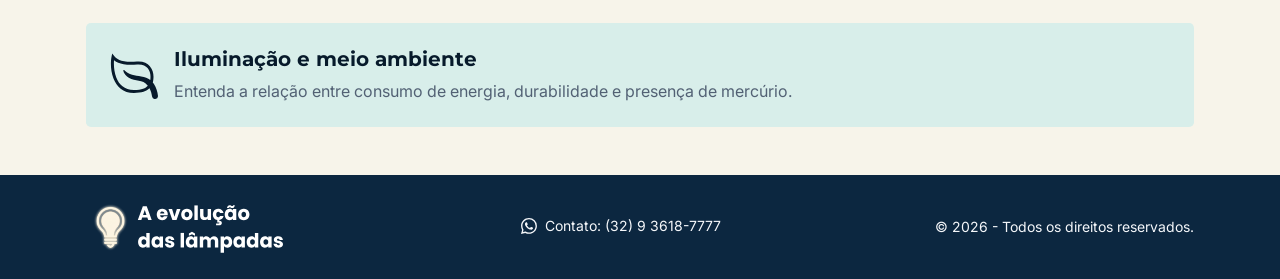
==== commit bee6ab44: "Finalizando a apresentação e organização do projeto. - Reorganiza a página Sobre e inclui o contexto" ====
--- a/cartilha.html
+++ b/cartilha.html
@@ -212,7 +212,7 @@
             <div class="col">
               <div class="card h-100 border-0 bg-amarelo-suave">
                 <div class="card-body d-flex align-items-center gap-3 p-4">
-                  <img src="img/incandecente-lamp.svg" alt="" width="72" height="144" class="flex-shrink-0 imagem-cartilha" />
+                  <img src="img/incandescente-lamp.png" alt="" width="72" height="144" class="flex-shrink-0 imagem-cartilha" />
                   <div>
                     <h3 class="fs-5 text-azul-marinho">Incandescente</h3>
                     <p class="small mb-0">O filamento aquece com a passagem da corrente elétrica e emite luz.</p>
